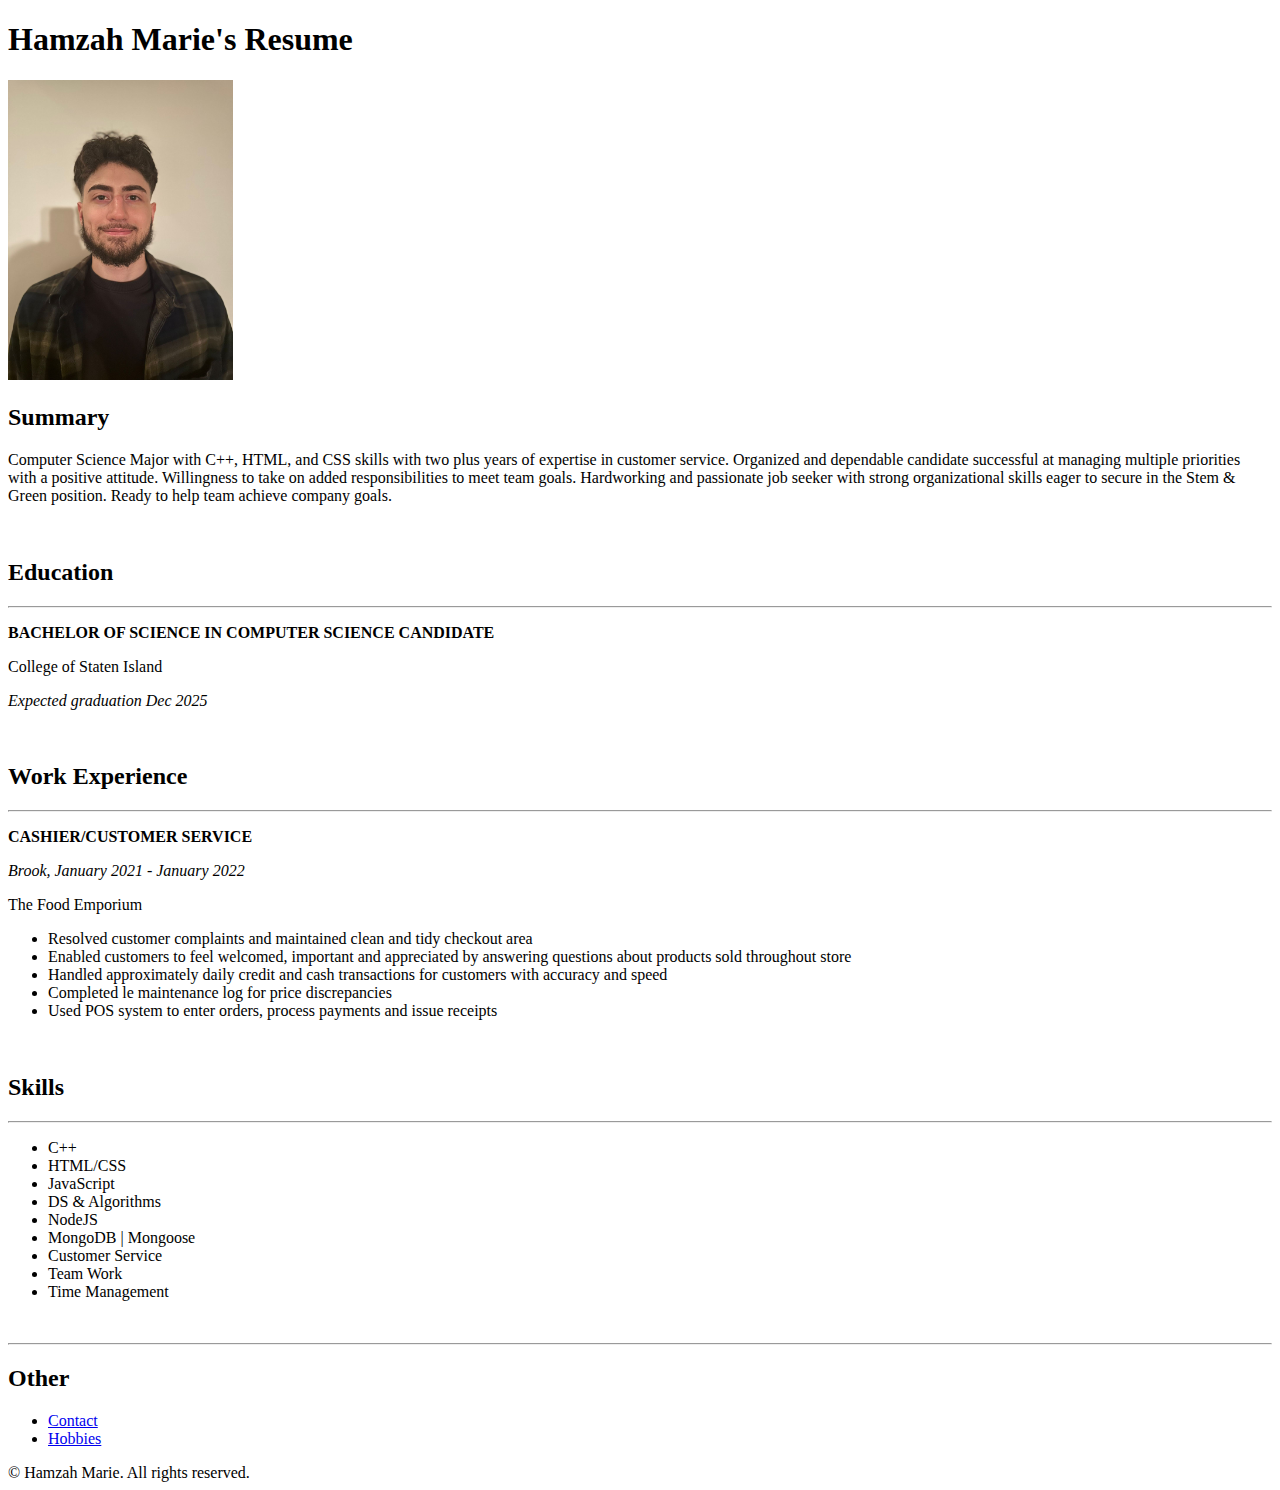
==== index.html @ ee740bc2 "Add files via upload" ====
<!DOCTYPE html>
<html lang="en">
<head>
  <meta charset="UTF-8">
  <meta name="viewport" content="width=device-width, initial-scale=1.0">
  <title>My Resume</title>
</head>
<body>
  <h1>Hamzah Marie's Resume</h1>
  <img src="./assets/images/profile.png" height="300"/>

  <h2>Summary</h2>
  <p>Computer Science Major with C++, HTML, and CSS skills with two plus years of expertise in customer service. Organized and
    dependable candidate successful at managing multiple priorities with a positive attitude. Willingness to take on added
    responsibilities to meet team goals. Hardworking and passionate job seeker with strong organizational skills eager to secure in
    the Stem & Green position. Ready to help team achieve company goals.</p>
  <br>
  <h2>Education</h2>
  <hr/>
  <p><strong>BACHELOR OF SCIENCE IN COMPUTER SCIENCE CANDIDATE</strong></p>
  <p>College of Staten Island</p>
  <p><i>Expected graduation Dec 2025</i></p>
  <br>
  <h2>Work Experience</h2>
  <hr/>

  <p><strong>CASHIER/CUSTOMER SERVICE</strong></p>
  <p><i>Brook, January 2021 - January 2022</i></p>
  <p>The Food Emporium</p>
  <ul>
    <li>Resolved customer complaints and maintained clean and tidy checkout area</li>
    <li>Enabled customers to feel welcomed, important and appreciated by answering questions about products sold
      throughout store</li>
    <li>Handled approximately daily credit and cash transactions for customers with accuracy and speed</li>
    <li>Completed le maintenance log for price discrepancies</li>
    <li>Used POS system to enter orders, process payments and issue receipts</li>
  </ul>
  <br>

  <h2>Skills</h2>
  <hr/>
  <ul>
    <li>C++</li>
    <li>HTML/CSS</li>
    <li>JavaScript</li>
    <li>DS & Algorithms</li>
    <li>NodeJS</li>
    <li>MongoDB | Mongoose</li>
    <li>Customer Service</li>
    <li>Team Work</li>
    <li>Time Management</li>
  </ul>
  <br/>

  <hr/>
  <h2>Other</h2>
  <ul>
    <li><a href="./public/contact.html">Contact</a></li>
    <li><a href="./public/hobbies.html">Hobbies</a></li>
  </ul>

  <footer>&copy Hamzah Marie. All rights reserved.</footer>

</body>
</html>
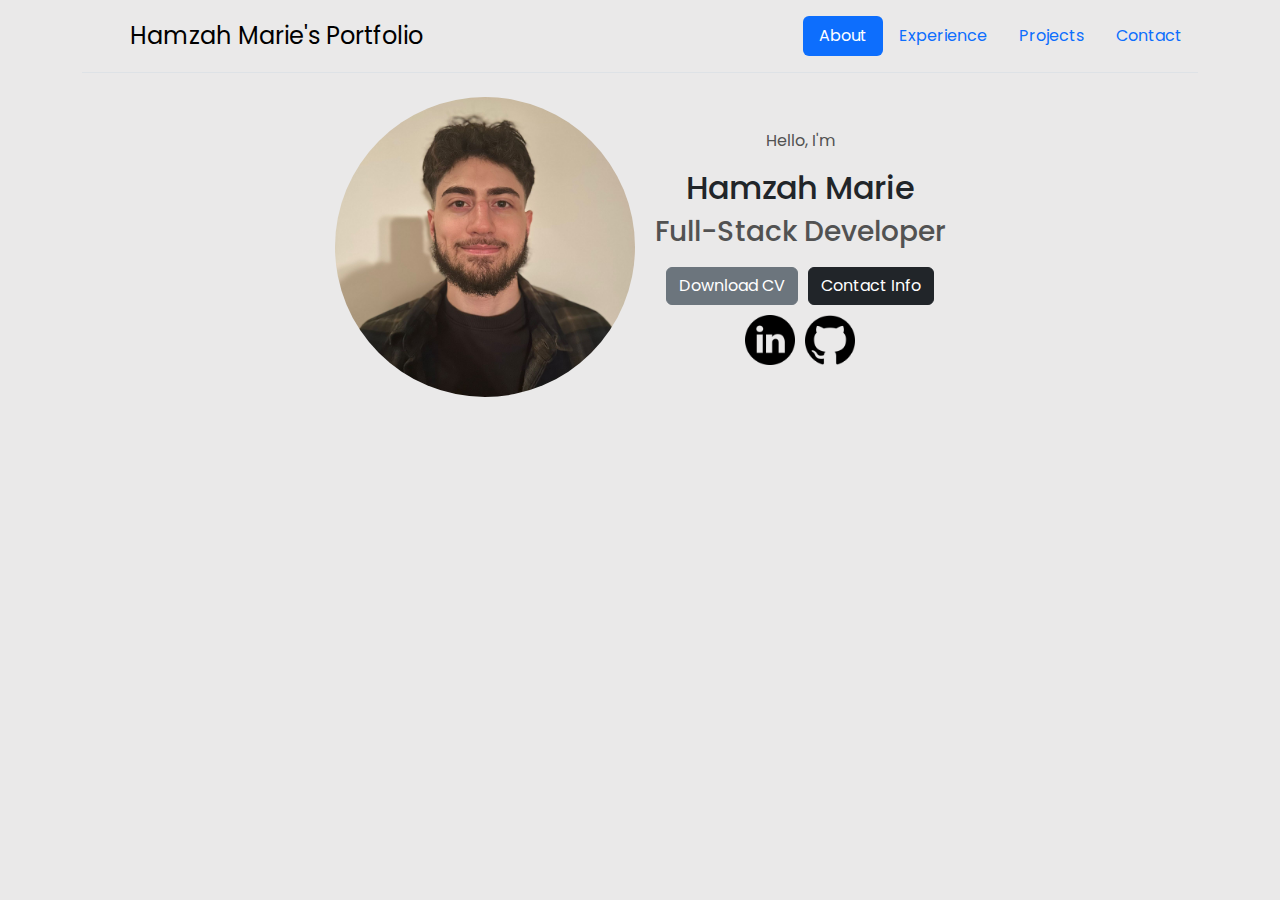
==== commit 54ef4c8c: "Restart Resume Page and turn it to portfolio page, add navbar using bootstrap,add a small intro to t" ====
--- a/index.html
+++ b/index.html
@@ -3,63 +3,54 @@
 <head>
   <meta charset="UTF-8">
   <meta name="viewport" content="width=device-width, initial-scale=1.0">
+  <link href="https://cdn.jsdelivr.net/npm/bootstrap@5.3.3/dist/css/bootstrap.min.css" rel="stylesheet" integrity="sha384-QWTKZyjpPEjISv5WaRU9OFeRpok6YctnYmDr5pNlyT2bRjXh0JMhjY6hW+ALEwIH" crossorigin="anonymous">
+  <link rel="stylesheet" href="assets/styles/main.css">
   <title>My Resume</title>
 </head>
 <body>
-  <h1>Hamzah Marie's Resume</h1>
-  <img src="./assets/images/profile.png" height="300"/>
+  <div class="container">
+    <header class="d-flex flex-wrap justify-content-center py-3 mb-4 border-bottom">
+      <a href="/" class="d-flex align-items-center mb-3 mb-md-0 me-md-auto link-body-emphasis text-decoration-none">
+        <svg class="bi me-2" width="40" height="32"><use xlink:href="#bootstrap"></use></svg>
+        <span class="fs-4">Hamzah Marie's Portfolio</span>
+      </a>
 
-  <h2>Summary</h2>
-  <p>Computer Science Major with C++, HTML, and CSS skills with two plus years of expertise in customer service. Organized and
-    dependable candidate successful at managing multiple priorities with a positive attitude. Willingness to take on added
-    responsibilities to meet team goals. Hardworking and passionate job seeker with strong organizational skills eager to secure in
-    the Stem & Green position. Ready to help team achieve company goals.</p>
-  <br>
-  <h2>Education</h2>
-  <hr/>
-  <p><strong>BACHELOR OF SCIENCE IN COMPUTER SCIENCE CANDIDATE</strong></p>
-  <p>College of Staten Island</p>
-  <p><i>Expected graduation Dec 2025</i></p>
-  <br>
-  <h2>Work Experience</h2>
-  <hr/>
+      <ul class="nav nav-pills">
+        <li class="nav-item"><a href="#about" class="nav-link active">About</a></li>
+        <li class="nav-item"><a href="#experience" class="nav-link">Experience</a></li>
+        <li class="nav-item"><a href="#projects" class="nav-link">Projects</a></li>
+        <li class="nav-item"><a href="#contact" class="nav-link">Contact</a></li>
+      </ul>
+    </header>
+  </div>
 
-  <p><strong>CASHIER/CUSTOMER SERVICE</strong></p>
-  <p><i>Brook, January 2021 - January 2022</i></p>
-  <p>The Food Emporium</p>
-  <ul>
-    <li>Resolved customer complaints and maintained clean and tidy checkout area</li>
-    <li>Enabled customers to feel welcomed, important and appreciated by answering questions about products sold
-      throughout store</li>
-    <li>Handled approximately daily credit and cash transactions for customers with accuracy and speed</li>
-    <li>Completed le maintenance log for price discrepancies</li>
-    <li>Used POS system to enter orders, process payments and issue receipts</li>
-  </ul>
-  <br>
 
-  <h2>Skills</h2>
-  <hr/>
-  <ul>
-    <li>C++</li>
-    <li>HTML/CSS</li>
-    <li>JavaScript</li>
-    <li>DS & Algorithms</li>
-    <li>NodeJS</li>
-    <li>MongoDB | Mongoose</li>
-    <li>Customer Service</li>
-    <li>Team Work</li>
-    <li>Time Management</li>
-  </ul>
-  <br/>
+ 
+ 
+  <div id="socials-container">
+    <div>
+      <img src="assets/images/profile.png" alt="profile-picture" class="profile-img">
+    </div>
+    <div id="socials-text">
+      <p>Hello, I'm</p>
+      <h2>Hamzah Marie</h2>
+      <h3>Full-Stack Developer</h3>
+      <div class="socials-buttons">
+      <button id="download-cv-btn" class="btn btn-secondary">Download CV</button>
+      <button id="contact-info-btn" class="btn btn-dark">Contact Info</button>
+    </div>
+    <div class="socials-buttons">
+      <a href="https://www.linkedin.com/in/hamzah-marie-4270621b5/" target="_blank"><img src="assets/images/linkedin.png"  alt="linkedin-icon" ></a>
+      <a href="https://github.com/HamzahM03" target="_blank"><img src="assets/images/github.png" alt="github-icon"></a>
+    </div>
+    </div>
+  </div>
 
-  <hr/>
-  <h2>Other</h2>
-  <ul>
-    <li><a href="./public/contact.html">Contact</a></li>
-    <li><a href="./public/hobbies.html">Hobbies</a></li>
-  </ul>
 
-  <footer>&copy Hamzah Marie. All rights reserved.</footer>
 
+
+  
+
+  <script src="https://cdn.jsdelivr.net/npm/bootstrap@5.3.3/dist/js/bootstrap.bundle.min.js" integrity="sha384-YvpcrYf0tY3lHB60NNkmXc5s9fDVZLESaAA55NDzOxhy9GkcIdslK1eN7N6jIeHz" crossorigin="anonymous"></script>  
 </body>
 </html>--- a/assets/styles/main.css
+++ b/assets/styles/main.css
@@ -0,0 +1,68 @@
+@import url('https://fonts.googleapis.com/css2?family=Poppins:ital,wght@0,100;0,200;0,300;0,400;0,500;0,600;0,700;0,800;0,900;1,100;1,200;1,300;1,400;1,500;1,600;1,700;1,800;1,900&display=swap');
+
+
+*{
+  padding:0;
+  margin:0;
+  font-family: "Poppins",sans-serif;
+}
+
+body{
+  background-color: rgb(234, 233, 233);
+  scroll-behavior: smooth;
+}
+
+
+
+
+/*SOCIALS CONTAINER */
+
+#socials-container{
+  display: flex;
+  flex-direction: row;
+  justify-content: center;
+  align-items: center;
+
+}
+
+
+
+.profile-img {
+  width: 300px; /* Adjust as needed */
+  height: 300px; /* Make sure height equals width */
+  object-fit: cover; /* Ensures the image covers the area without stretching */
+  border-radius: 50%; /* Makes the image circular */
+  margin-right:20px;
+}
+
+#socials-text {
+  display: flex;
+  flex-direction: column;
+  align-items: center;       /* Center text horizontally */
+  justify-content: center;   /* Center text vertically */
+  height: 100%;              /* Allow the container to stretch */
+}
+
+
+#socials-text h3,p{
+  color:rgb(82, 82, 82);
+}
+
+
+.socials-buttons{
+  display: flex;
+  flex-direction: row;
+  gap:10px;
+  margin-top:10px;
+}
+
+#contact-info-btn{
+  
+}
+
+.socials-buttons img{
+  width:50px;
+  height:50px;
+
+  
+}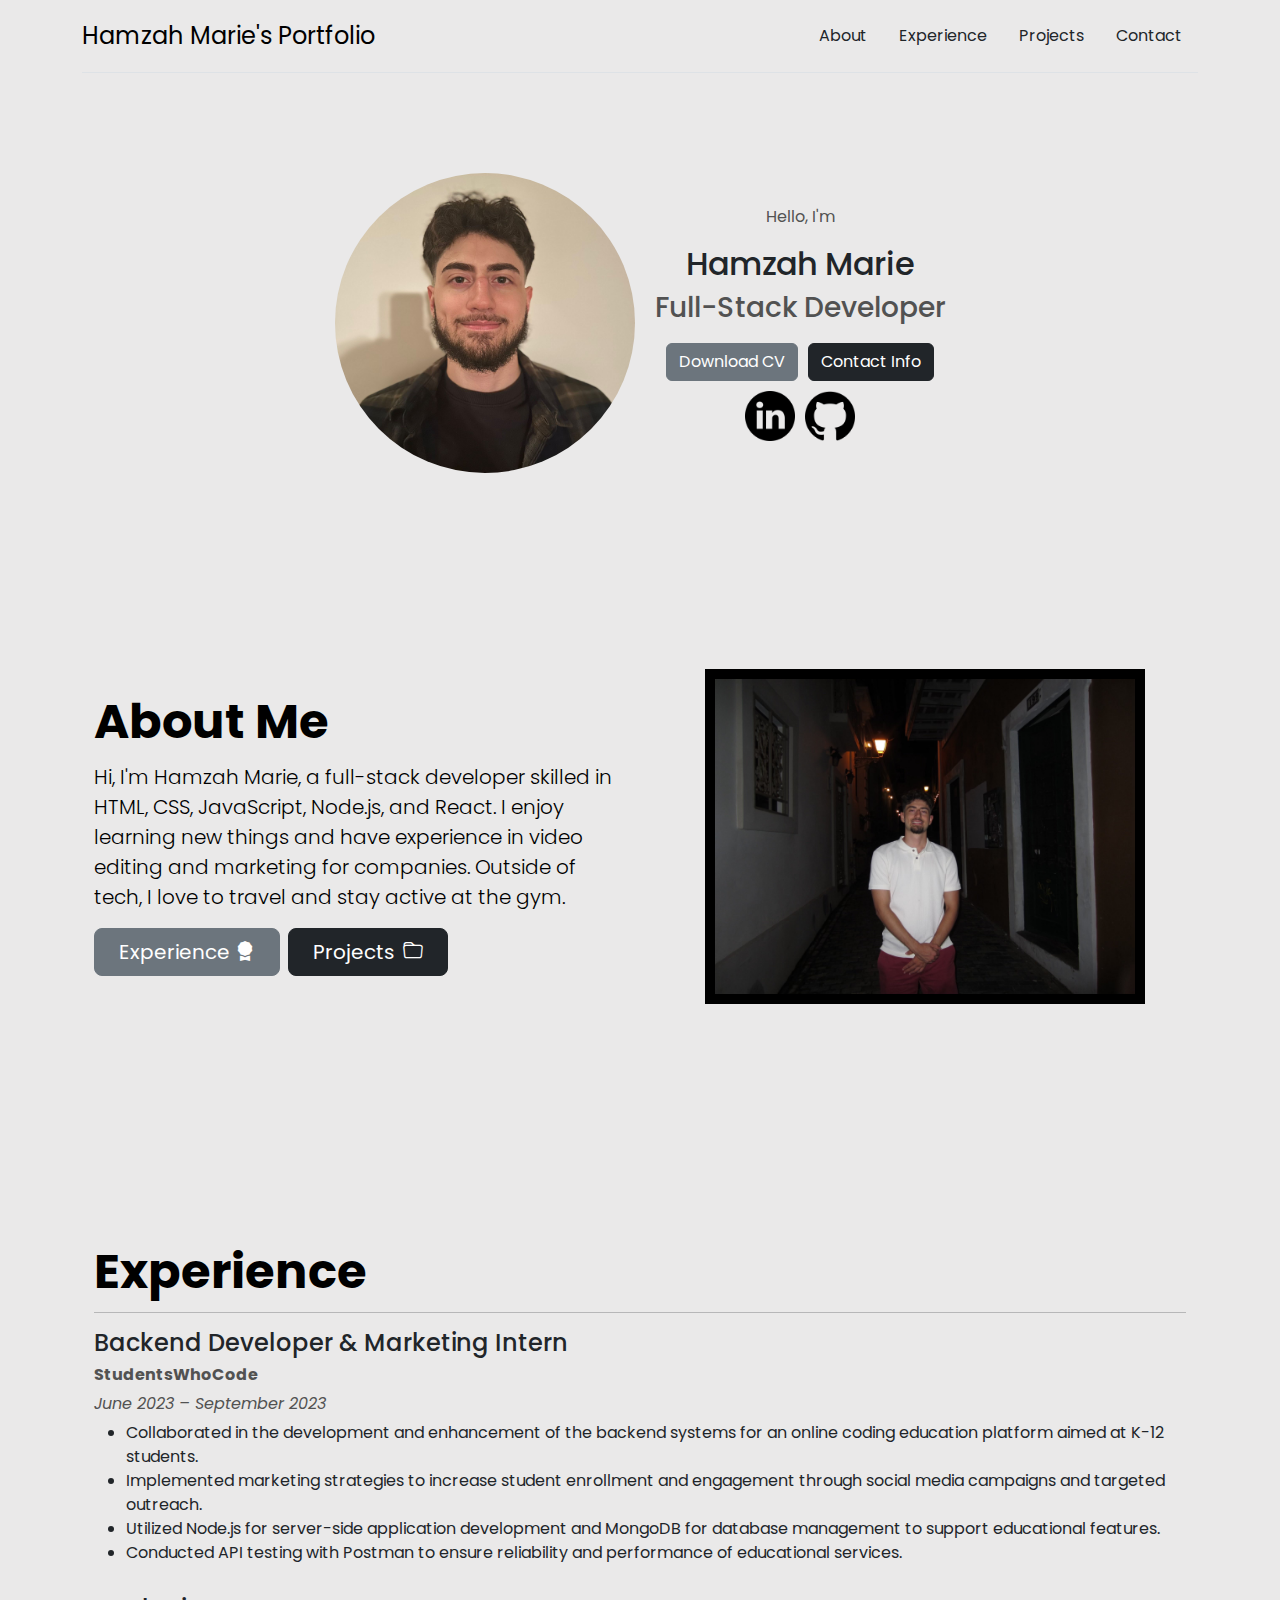
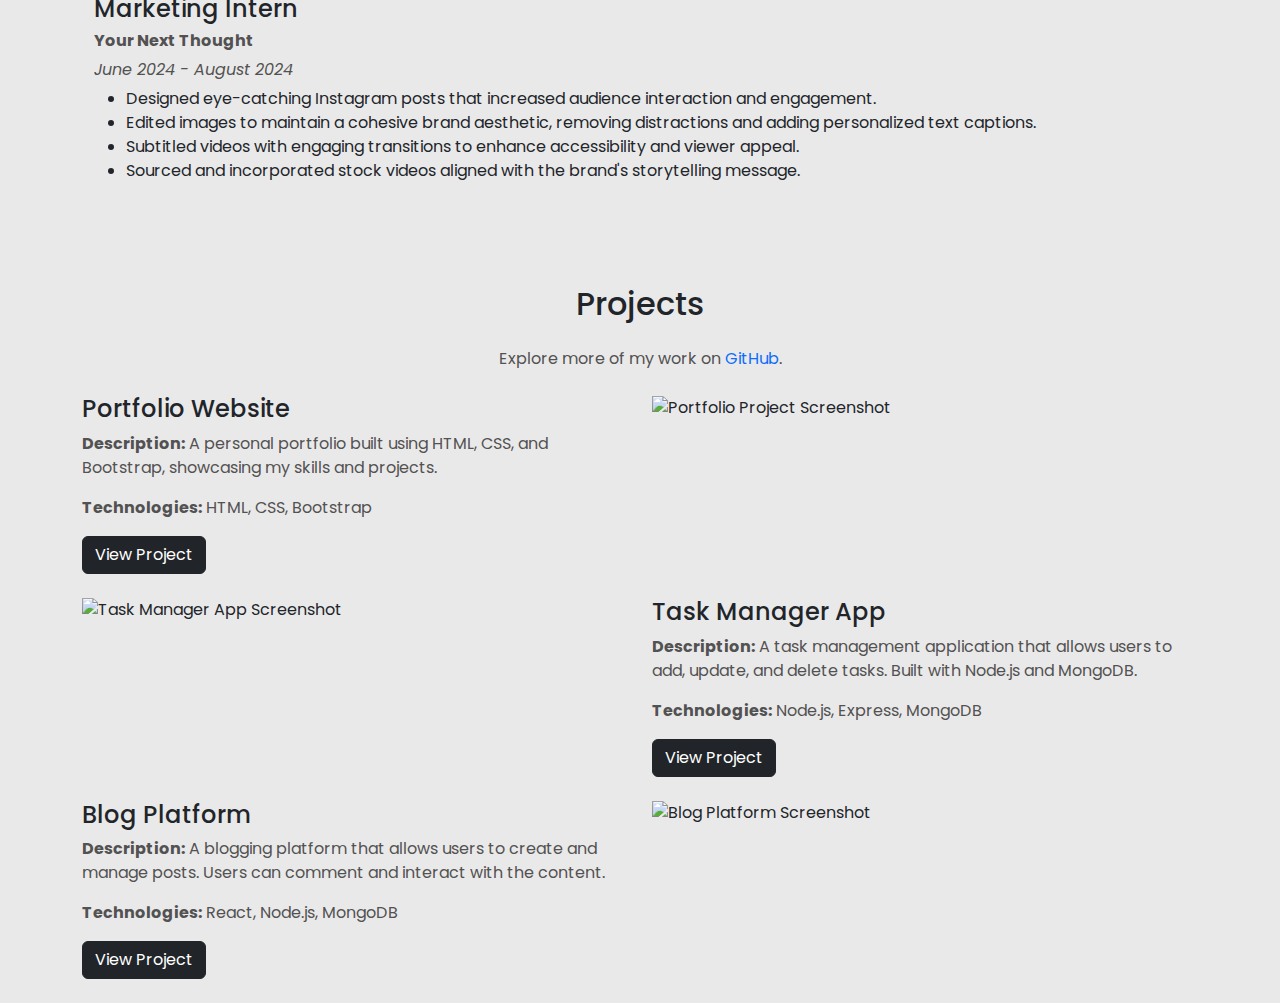
==== commit d6cff2fd: "add about section to page" ====
--- a/index.html
+++ b/index.html
@@ -4,22 +4,27 @@
   <meta charset="UTF-8">
   <meta name="viewport" content="width=device-width, initial-scale=1.0">
   <link href="https://cdn.jsdelivr.net/npm/bootstrap@5.3.3/dist/css/bootstrap.min.css" rel="stylesheet" integrity="sha384-QWTKZyjpPEjISv5WaRU9OFeRpok6YctnYmDr5pNlyT2bRjXh0JMhjY6hW+ALEwIH" crossorigin="anonymous">
-  <link rel="stylesheet" href="assets/styles/main.css">
+  
+  <!-- Bootstrap Icons CDN -->
+<link rel="stylesheet" href="https://cdn.jsdelivr.net/npm/bootstrap-icons@1.5.0/font/bootstrap-icons.css">
+
+<!--My Stylesheet-->
+<link rel="stylesheet" href="assets/styles/main.css">
   <title>My Resume</title>
 </head>
 <body>
-  <div class="container">
+
+  <div class="container" >
     <header class="d-flex flex-wrap justify-content-center py-3 mb-4 border-bottom">
-      <a href="/" class="d-flex align-items-center mb-3 mb-md-0 me-md-auto link-body-emphasis text-decoration-none">
-        <svg class="bi me-2" width="40" height="32"><use xlink:href="#bootstrap"></use></svg>
+      <a class="d-flex align-items-center mb-3 mb-md-0 me-md-auto link-body-emphasis text-decoration-none" id="text-logo">
         <span class="fs-4">Hamzah Marie's Portfolio</span>
       </a>
 
       <ul class="nav nav-pills">
-        <li class="nav-item"><a href="#about" class="nav-link active">About</a></li>
-        <li class="nav-item"><a href="#experience" class="nav-link">Experience</a></li>
-        <li class="nav-item"><a href="#projects" class="nav-link">Projects</a></li>
-        <li class="nav-item"><a href="#contact" class="nav-link">Contact</a></li>
+        <li class="nav-item"><a href="#about" class="nav-link text-dark">About</a></li>
+        <li class="nav-item"><a href="#experience" class="nav-link text-dark">Experience</a></li>
+        <li class="nav-item"><a href="#projects" class="nav-link text-dark">Projects</a></li>
+        <li class="nav-item"><a href="#contact" class="nav-link text-dark">Contact</a></li>
       </ul>
     </header>
   </div>
@@ -47,9 +52,116 @@
   </div>
 
 
+  <section id="about">
+    <div class="container col-xxl-8 px-4 py-5">
+      <div class="row flex-lg-row-reverse align-items-center g-5 py-5">
+        <div class="col-10 col-sm-8 col-lg-6">
+          <img src="assets/images/about-img.jpg" class="d-block mx-lg-auto img-fluid" alt="Bootstrap Themes" width="440" height="300" loading="lazy" id="about-img">
+        </div>
+        <div class="col-lg-6">
+          <h1 class="display-5 fw-bold text-body-emphasis lh-1 mb-3">About Me</h1>
+          <p class="lead" id="about-paragraph">Hi, I'm Hamzah Marie, a full-stack developer skilled in HTML, CSS, JavaScript, Node.js, and React. I enjoy learning new things and have experience in video editing and marketing for companies. Outside of tech, I love to travel and stay active at the gym.</p>
+          <div class="d-grid gap-2 d-md-flex justify-content-md-start">
+            <a href="#experience"><button type="button" class="btn btn-secondary btn-lg px-4">Experience
+              <i class="bi bi-award-fill"></i>
+            </button></a>
 
+            <a href="#projects"><button type="button" class="btn btn-dark btn-lg px-4 me-md-2" > Projects<i class="bi bi-folder ms-2"></i>
+    
+            </button></a>
+          </div>
+        </div>
+      </div>
+    </div>
+  </section>
+
+  <section id="experience">
+    <div class="container col-xxl-8 px-4 py-5">
+      <h1 class="display-5 fw-bold text-body-emphasis lh-1 mb-3">Experience</h1><hr>
+      
+  
+      <div class="experience-item">
+        <h4>Backend Developer & Marketing Intern</h4>
+        <p><strong>StudentsWhoCode</strong></p>
+        <p><em>June 2023 – September 2023</em></p>
+        <ul>
+          <li>Collaborated in the development and enhancement of the backend systems for an online coding education platform aimed at K-12 students.</li>
+
+          <li>Implemented marketing strategies to increase student enrollment and engagement through social media campaigns and targeted outreach.</li>
+
+          <li>Utilized Node.js for server-side application development and MongoDB for database management to support educational features.</li>
+
+          <li>Conducted API testing with Postman to ensure reliability and performance of educational services.</li>
+          
+        </ul>
+      </div>
+      
+      <div class="experience-item">
+        <h4>Marketing Intern</h4>
+        <p><strong>Your Next Thought</strong></p>
+        <p><em>June 2024 - August 2024</em></p> 
+        <ul>
+            <li>Designed eye-catching Instagram posts that increased audience interaction and engagement.</li>
+            <li>Edited images to maintain a cohesive brand aesthetic, removing distractions and adding personalized text captions.</li>
+            <li>Subtitled videos with engaging transitions to enhance accessibility and viewer appeal.</li>
+            <li>Sourced and incorporated stock videos aligned with the brand's storytelling message.</li>
+        </ul>
+    </div>
+  </section>
+
+  <div class="container">
+    <section id="projects">
+      <h2 class="text-center my-4">Projects</h2>
+      
+      <!-- GitHub Profile Link -->
+      <p class="text-center">Explore more of my work on <a href="https://github.com/HamzahM03" target="_blank" class="text-decoration-none">GitHub</a>.</p>
+  
+      <!-- Project 1 -->
+      <div class="row project-item my-4">
+        <div class="col-lg-6">
+          <h4>Portfolio Website</h4>
+          <p><strong>Description:</strong> A personal portfolio built using HTML, CSS, and Bootstrap, showcasing my skills and projects.</p>
+          <p><strong>Technologies:</strong> HTML, CSS, Bootstrap</p>
+          <a href="https://link-to-your-project.com" target="_blank" class="btn btn-dark">View Project</a>
+        </div>
+        <div class="col-lg-6">
+          <img src="assets/images/project1.png" alt="Portfolio Project Screenshot" class="img-fluid">
+        </div>
+      </div>
+  
+      <!-- Project 2 -->
+      <div class="row project-item my-4">
+        <div class="col-lg-6 order-lg-2">
+          <h4>Task Manager App</h4>
+          <p><strong>Description:</strong> A task management application that allows users to add, update, and delete tasks. Built with Node.js and MongoDB.</p>
+          <p><strong>Technologies:</strong> Node.js, Express, MongoDB</p>
+          <a href="https://link-to-your-project.com" target="_blank" class="btn btn-dark">View Project</a>
+        </div>
+        <div class="col-lg-6 order-lg-1">
+          <img src="assets/images/project2.png" alt="Task Manager App Screenshot" class="img-fluid">
+        </div>
+      </div>
+  
+      <!-- Project 3 -->
+      <div class="row project-item my-4">
+        <div class="col-lg-6">
+          <h4>Blog Platform</h4>
+          <p><strong>Description:</strong> A blogging platform that allows users to create and manage posts. Users can comment and interact with the content.</p>
+          <p><strong>Technologies:</strong> React, Node.js, MongoDB</p>
+          <a href="https://link-to-your-project.com" target="_blank" class="btn btn-dark">View Project</a>
+        </div>
+        <div class="col-lg-6">
+          <img src="assets/images/project3.png" alt="Blog Platform Screenshot" class="img-fluid">
+        </div>
+      </div>
+  
+    </section>
+  </div>
+  
 
   
+
+ 
 
   <script src="https://cdn.jsdelivr.net/npm/bootstrap@5.3.3/dist/js/bootstrap.bundle.min.js" integrity="sha384-YvpcrYf0tY3lHB60NNkmXc5s9fDVZLESaAA55NDzOxhy9GkcIdslK1eN7N6jIeHz" crossorigin="anonymous"></script>  
 </body>
--- a/assets/styles/main.css
+++ b/assets/styles/main.css
@@ -12,7 +12,40 @@
   scroll-behavior: smooth;
 }
 
+/*Intro Section*/
 
+#home-section{
+  margin-top:50px;
+}
+
+#about{
+  margin-top:100px;
+}
+
+#text-logo{
+  cursor: default;
+
+}
+
+
+
+.nav .nav-link:hover{
+  color:grey !important;
+  text-decoration: underline;
+  text-underline-offset: 10px;
+}
+
+/* Remove hover effect from the logo's anchor tag */
+.container #text-logo a:hover {
+  color: inherit !important; /* Ensure it keeps the original color */
+  text-decoration: none !important; /* No underline on hover */
+}
+
+
+#text-logo:hover {
+  color: inherit !important; /* Keep the color the same on hover */
+  text-decoration: none !important; /* Prevent underline */
+}
 
 
 /*SOCIALS CONTAINER */
@@ -22,9 +55,9 @@
   flex-direction: row;
   justify-content: center;
   align-items: center;
+  margin-top:100px;
 
 }
-
 
 
 .profile-img {
@@ -56,13 +89,41 @@
   margin-top:10px;
 }
 
-#contact-info-btn{
-  
-}
+
 
 .socials-buttons img{
   width:50px;
   height:50px;
 
   
-}+}
+
+/*ABOUT PAGE*/
+
+#about-paragraph{
+  color:black
+}
+
+#about-img{
+  border:10px solid black;
+}
+
+
+
+/* EXPERIENCE SECTION STYLES */
+#experience {
+  margin-top: 100px;
+}
+
+.experience-item {
+  margin-bottom: 30px; /* Space between experience items */
+}
+
+.experience-item h4 {
+  font-size: 1.5rem; /* Adjust the size as needed */
+  margin-bottom: 5px;
+}
+
+.experience-item p {
+  margin-bottom: 5px; /* Space below paragraphs */
+}
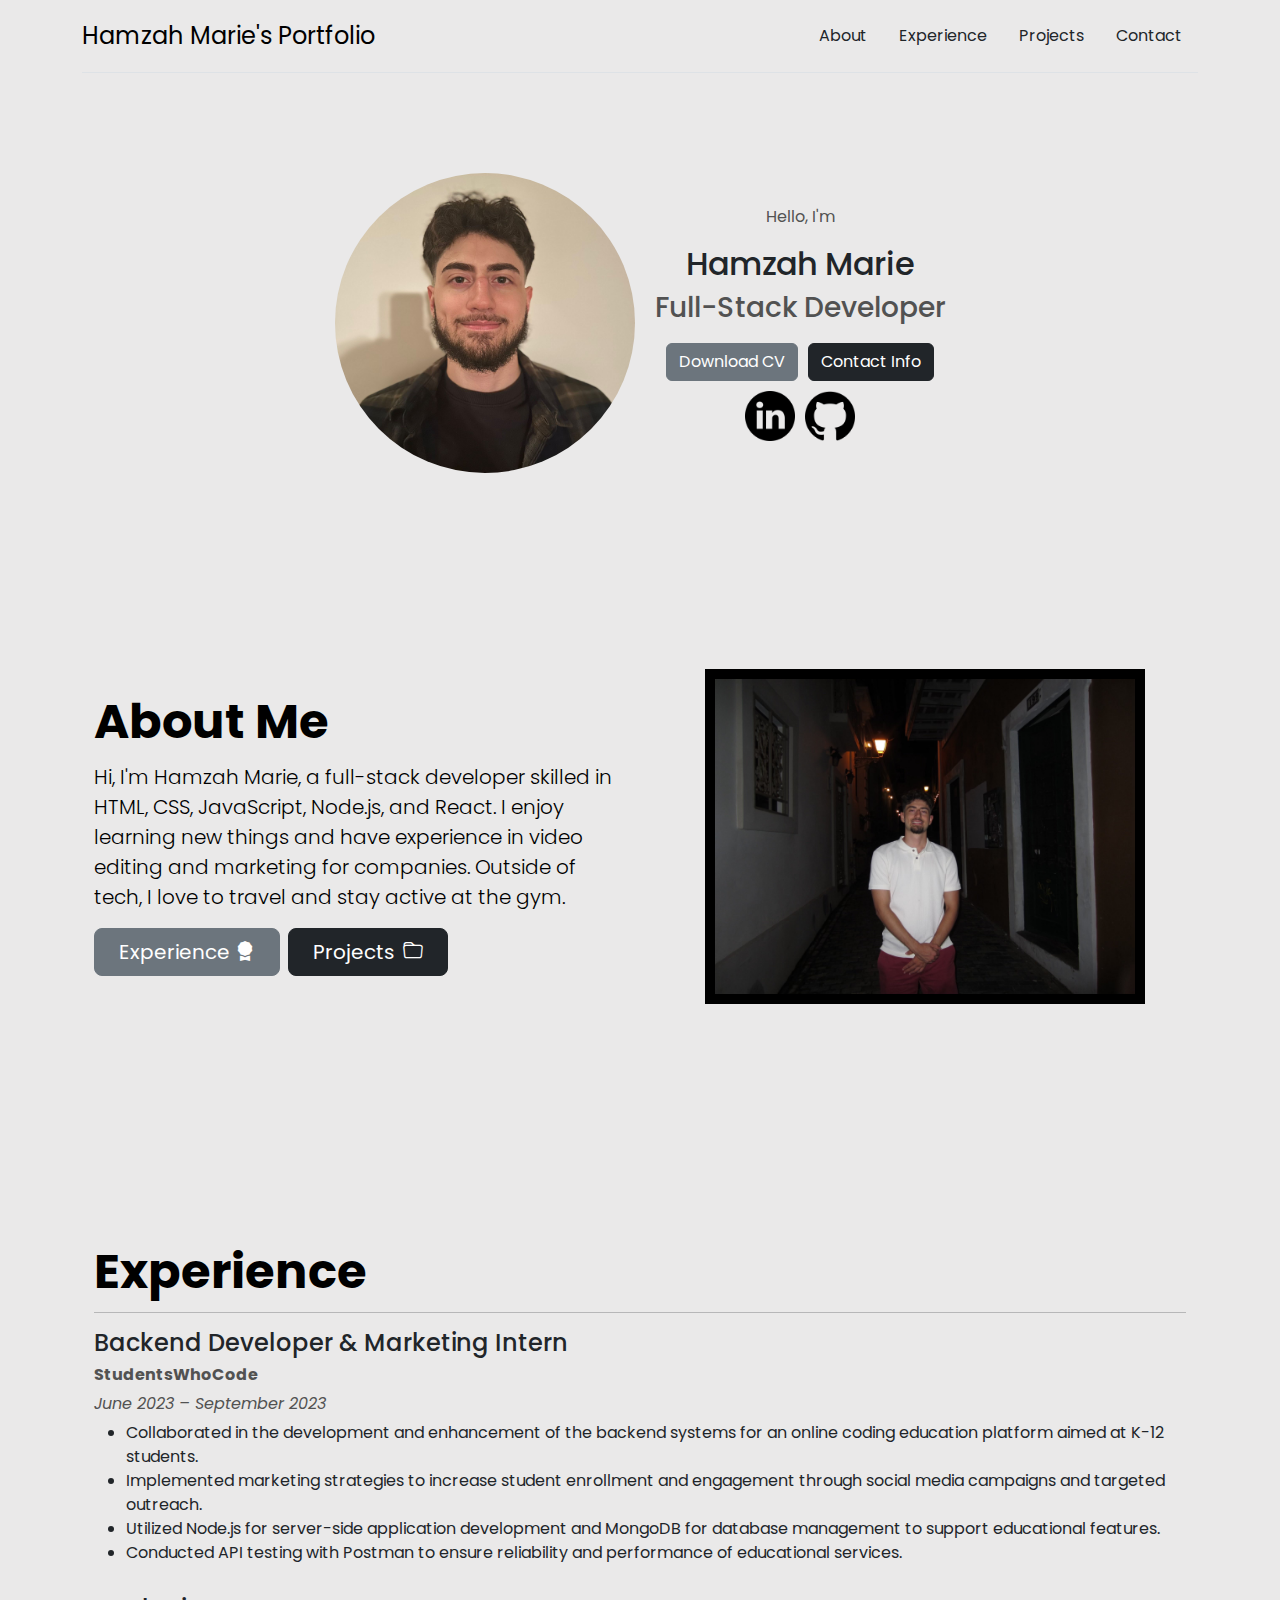
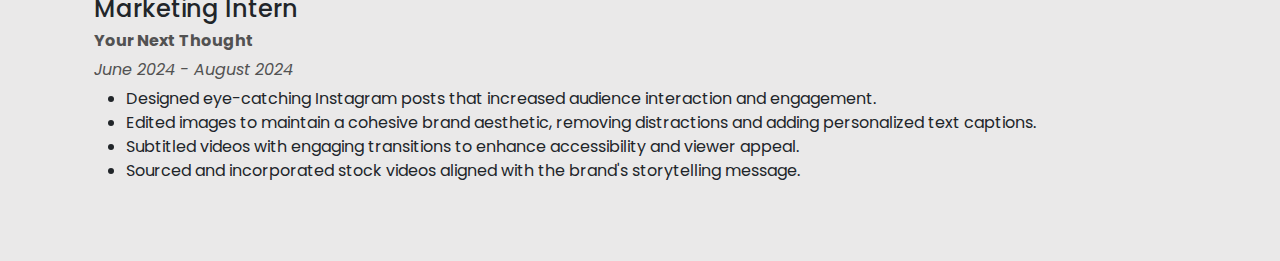
==== commit 26e3e80e: "Add experience section to page" ====
--- a/index.html
+++ b/index.html
@@ -75,6 +75,7 @@
     </div>
   </section>
 
+ 
   <section id="experience">
     <div class="container col-xxl-8 px-4 py-5">
       <h1 class="display-5 fw-bold text-body-emphasis lh-1 mb-3">Experience</h1><hr>
@@ -109,54 +110,6 @@
     </div>
   </section>
 
-  <div class="container">
-    <section id="projects">
-      <h2 class="text-center my-4">Projects</h2>
-      
-      <!-- GitHub Profile Link -->
-      <p class="text-center">Explore more of my work on <a href="https://github.com/HamzahM03" target="_blank" class="text-decoration-none">GitHub</a>.</p>
-  
-      <!-- Project 1 -->
-      <div class="row project-item my-4">
-        <div class="col-lg-6">
-          <h4>Portfolio Website</h4>
-          <p><strong>Description:</strong> A personal portfolio built using HTML, CSS, and Bootstrap, showcasing my skills and projects.</p>
-          <p><strong>Technologies:</strong> HTML, CSS, Bootstrap</p>
-          <a href="https://link-to-your-project.com" target="_blank" class="btn btn-dark">View Project</a>
-        </div>
-        <div class="col-lg-6">
-          <img src="assets/images/project1.png" alt="Portfolio Project Screenshot" class="img-fluid">
-        </div>
-      </div>
-  
-      <!-- Project 2 -->
-      <div class="row project-item my-4">
-        <div class="col-lg-6 order-lg-2">
-          <h4>Task Manager App</h4>
-          <p><strong>Description:</strong> A task management application that allows users to add, update, and delete tasks. Built with Node.js and MongoDB.</p>
-          <p><strong>Technologies:</strong> Node.js, Express, MongoDB</p>
-          <a href="https://link-to-your-project.com" target="_blank" class="btn btn-dark">View Project</a>
-        </div>
-        <div class="col-lg-6 order-lg-1">
-          <img src="assets/images/project2.png" alt="Task Manager App Screenshot" class="img-fluid">
-        </div>
-      </div>
-  
-      <!-- Project 3 -->
-      <div class="row project-item my-4">
-        <div class="col-lg-6">
-          <h4>Blog Platform</h4>
-          <p><strong>Description:</strong> A blogging platform that allows users to create and manage posts. Users can comment and interact with the content.</p>
-          <p><strong>Technologies:</strong> React, Node.js, MongoDB</p>
-          <a href="https://link-to-your-project.com" target="_blank" class="btn btn-dark">View Project</a>
-        </div>
-        <div class="col-lg-6">
-          <img src="assets/images/project3.png" alt="Blog Platform Screenshot" class="img-fluid">
-        </div>
-      </div>
-  
-    </section>
-  </div>
   
 
   
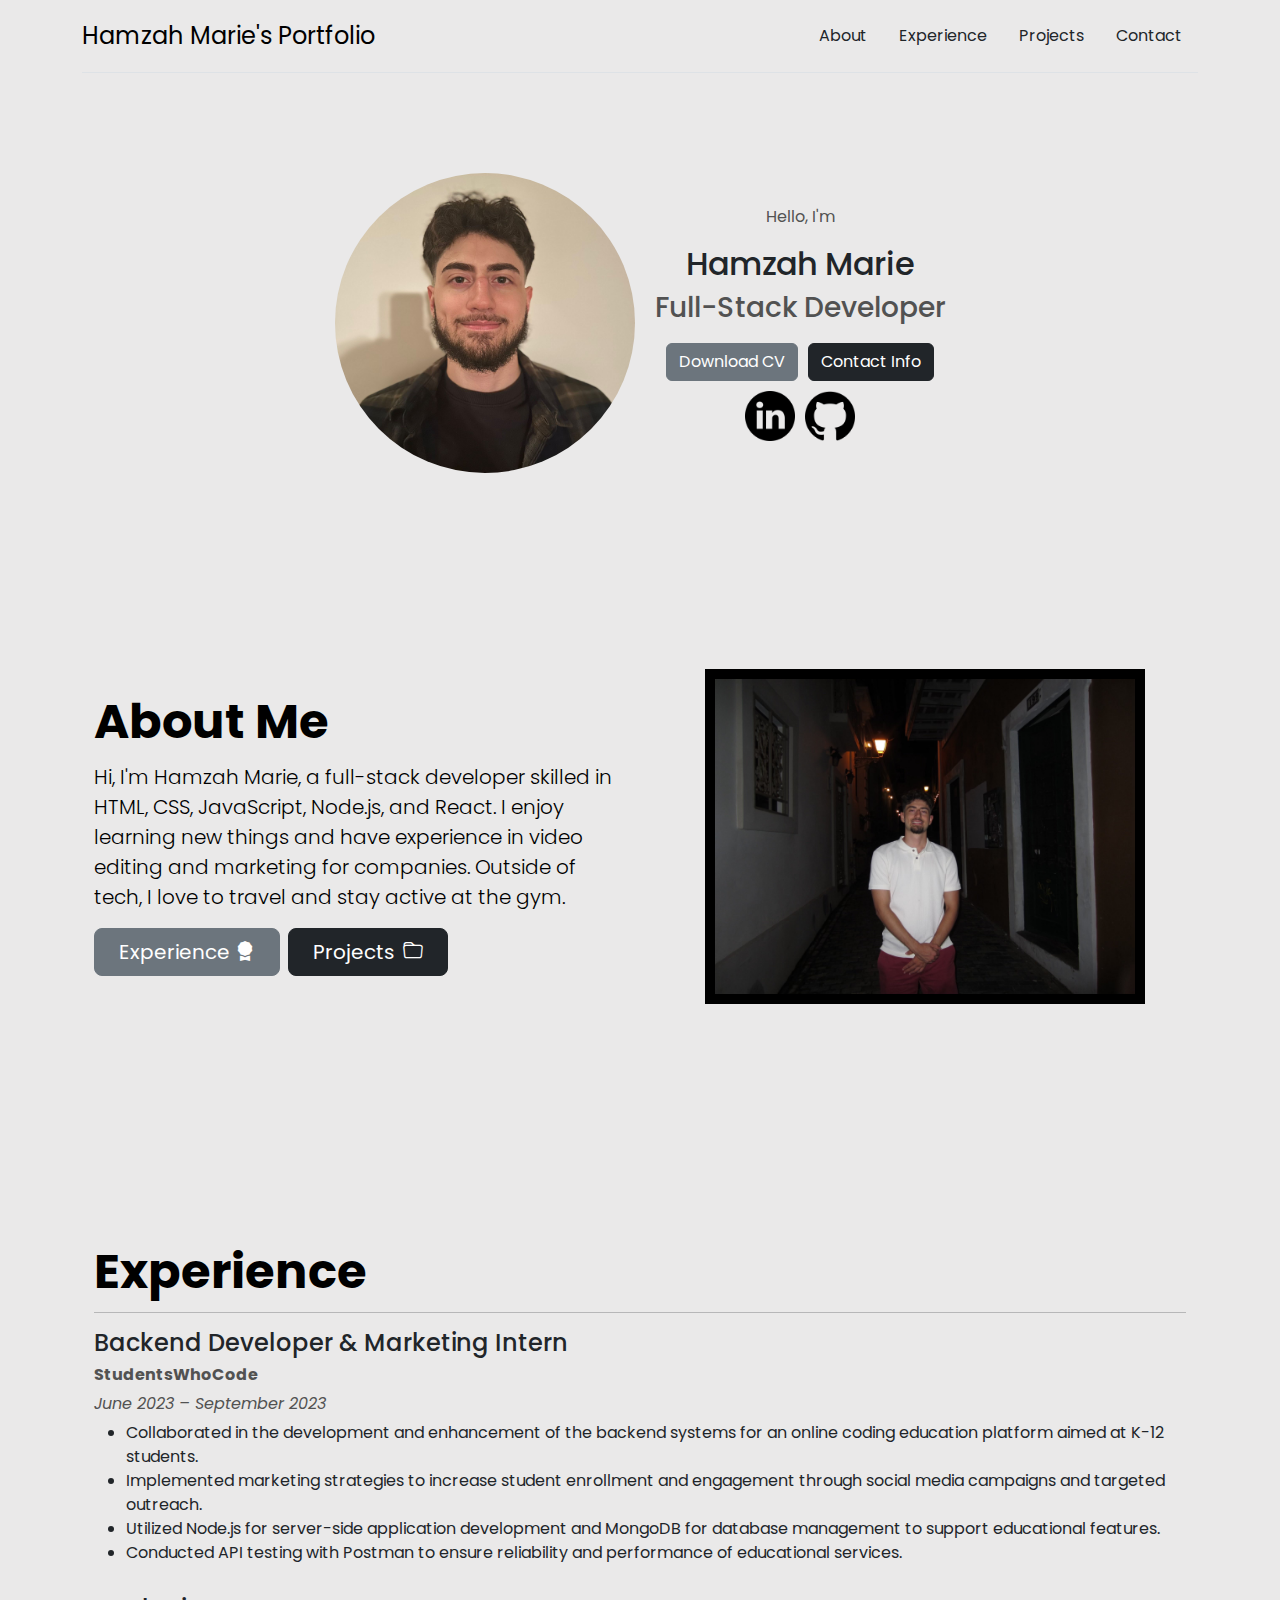
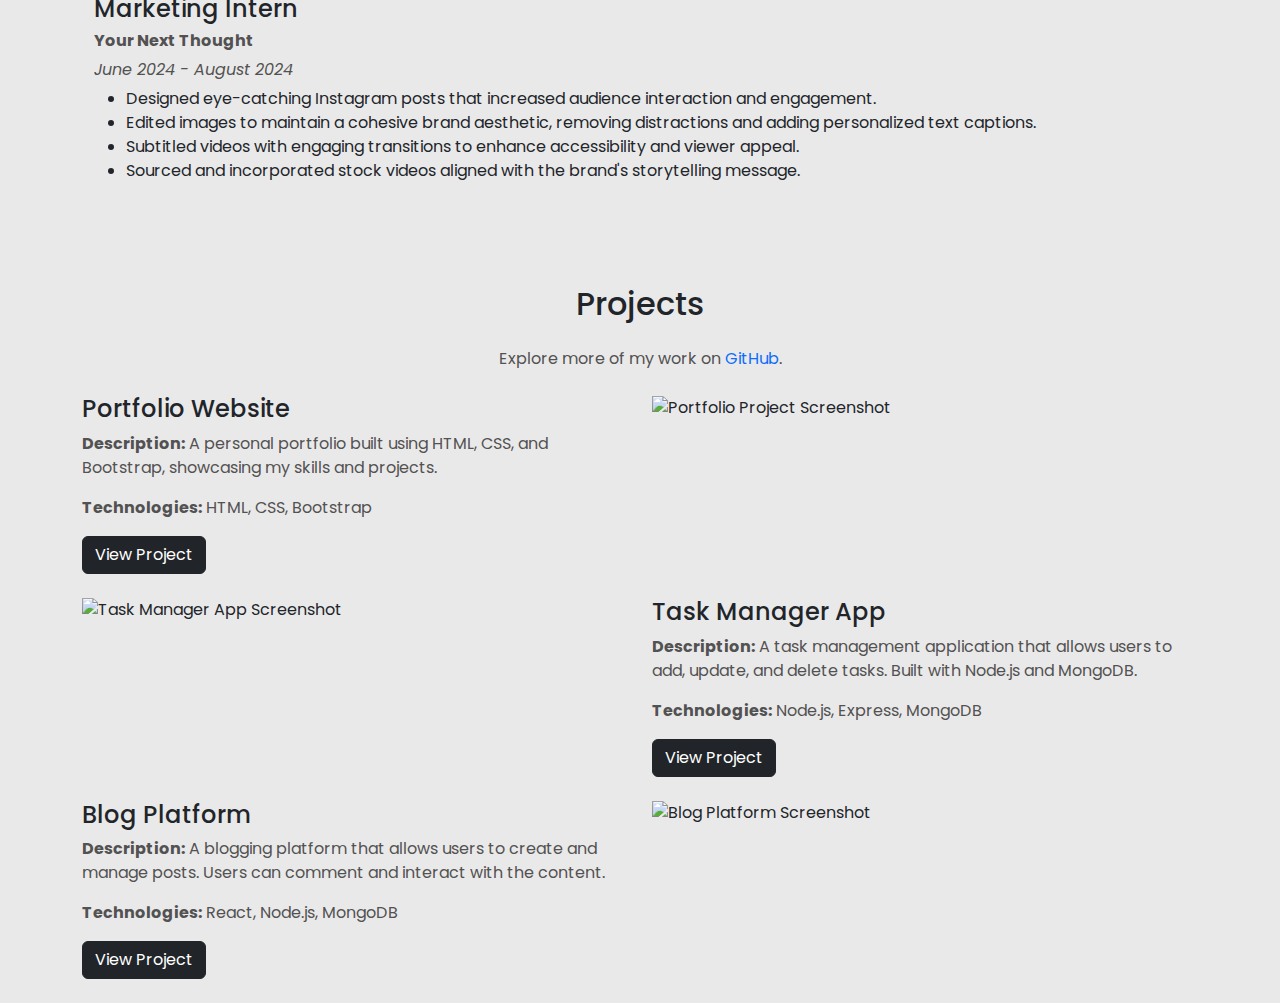
==== commit e45a9273: "add project-section, need to implement on it more" ====
--- a/index.html
+++ b/index.html
@@ -110,7 +110,54 @@
     </div>
   </section>
 
+  <div class="container">
+    <section id="projects">
+      <h2 class="text-center my-4">Projects</h2>
+      
+      <!-- GitHub Profile Link -->
+      <p class="text-center">Explore more of my work on <a href="https://github.com/HamzahM03" target="_blank" class="text-decoration-none">GitHub</a>.</p>
   
+      <!-- Project 1 -->
+      <div class="row project-item my-4">
+        <div class="col-lg-6">
+          <h4>Portfolio Website</h4>
+          <p><strong>Description:</strong> A personal portfolio built using HTML, CSS, and Bootstrap, showcasing my skills and projects.</p>
+          <p><strong>Technologies:</strong> HTML, CSS, Bootstrap</p>
+          <a href="https://link-to-your-project.com" target="_blank" class="btn btn-dark">View Project</a>
+        </div>
+        <div class="col-lg-6">
+          <img src="assets/images/project1.png" alt="Portfolio Project Screenshot" class="img-fluid">
+        </div>
+      </div>
+  
+      <!-- Project 2 -->
+      <div class="row project-item my-4">
+        <div class="col-lg-6 order-lg-2">
+          <h4>Task Manager App</h4>
+          <p><strong>Description:</strong> A task management application that allows users to add, update, and delete tasks. Built with Node.js and MongoDB.</p>
+          <p><strong>Technologies:</strong> Node.js, Express, MongoDB</p>
+          <a href="https://link-to-your-project.com" target="_blank" class="btn btn-dark">View Project</a>
+        </div>
+        <div class="col-lg-6 order-lg-1">
+          <img src="assets/images/project2.png" alt="Task Manager App Screenshot" class="img-fluid">
+        </div>
+      </div>
+  
+      <!-- Project 3 -->
+      <div class="row project-item my-4">
+        <div class="col-lg-6">
+          <h4>Blog Platform</h4>
+          <p><strong>Description:</strong> A blogging platform that allows users to create and manage posts. Users can comment and interact with the content.</p>
+          <p><strong>Technologies:</strong> React, Node.js, MongoDB</p>
+          <a href="https://link-to-your-project.com" target="_blank" class="btn btn-dark">View Project</a>
+        </div>
+        <div class="col-lg-6">
+          <img src="assets/images/project3.png" alt="Blog Platform Screenshot" class="img-fluid">
+        </div>
+      </div>
+  
+    </section>
+  </div>
 
   
 
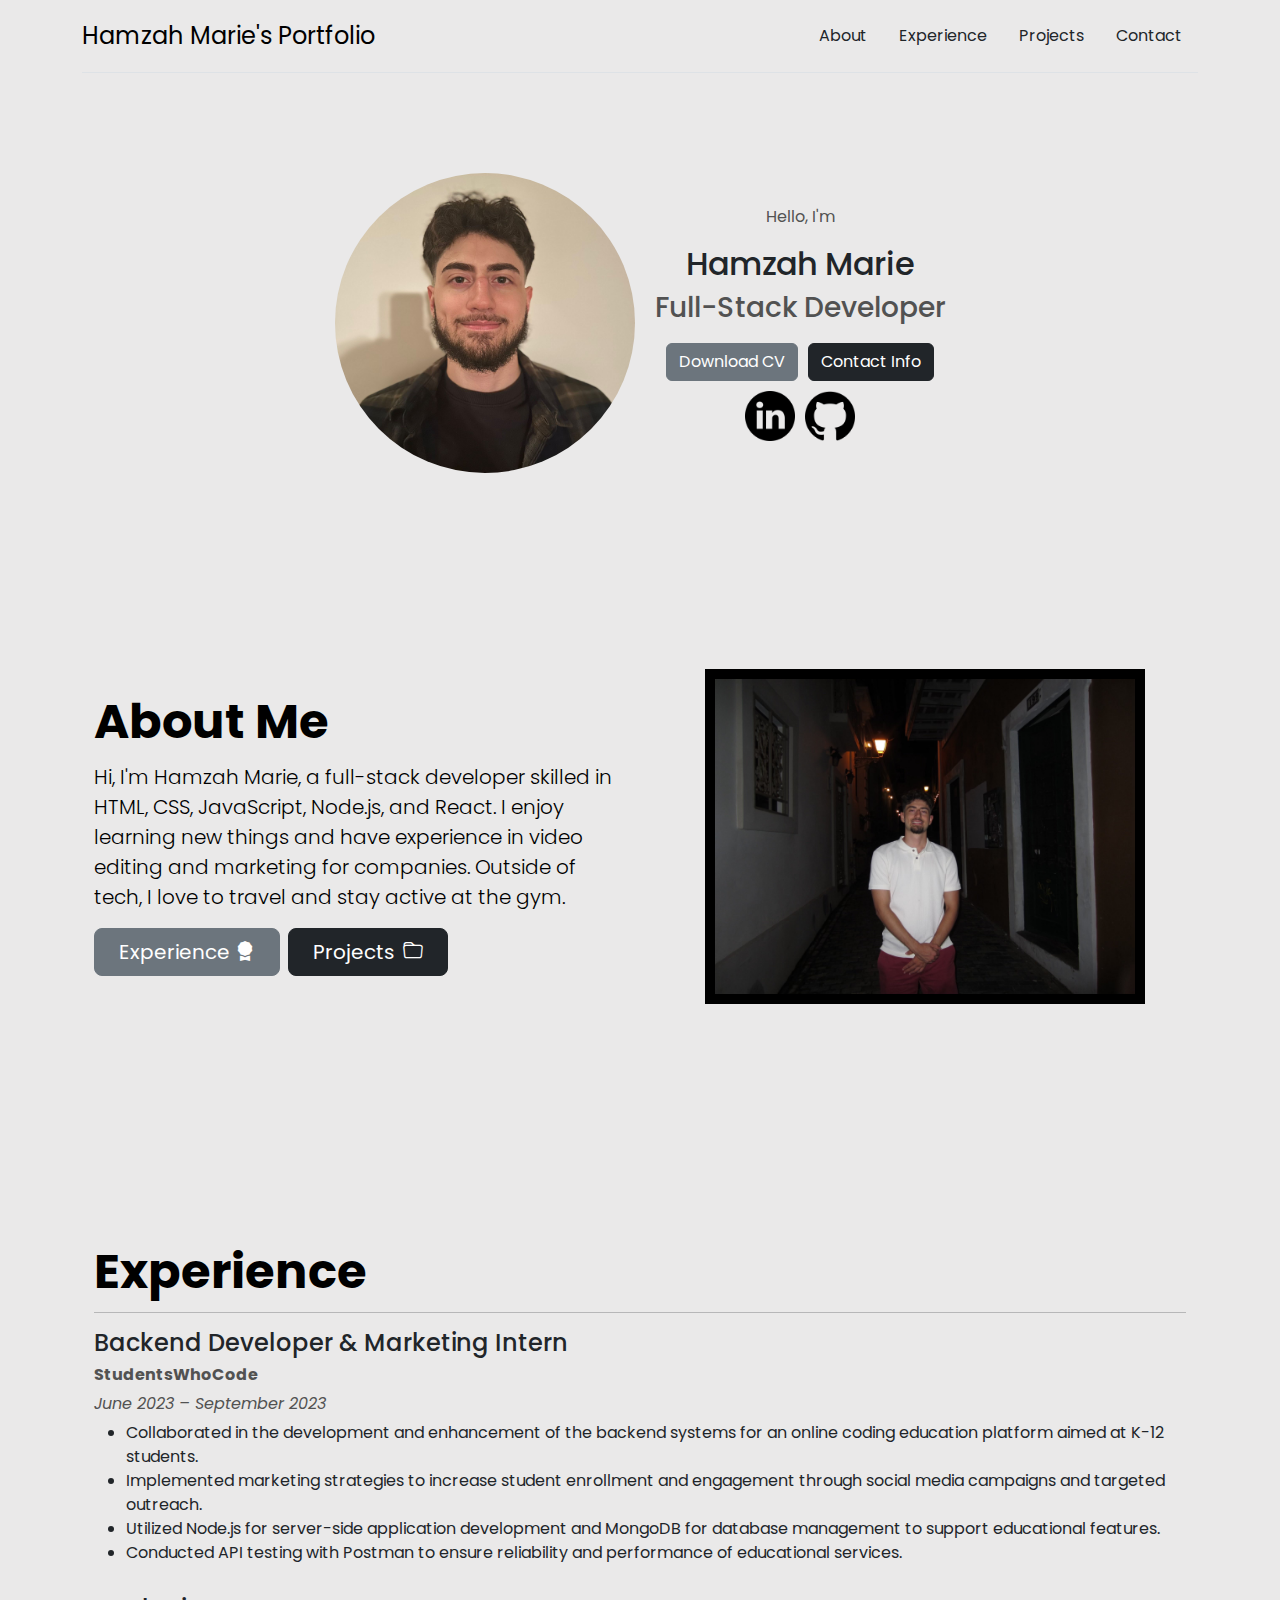
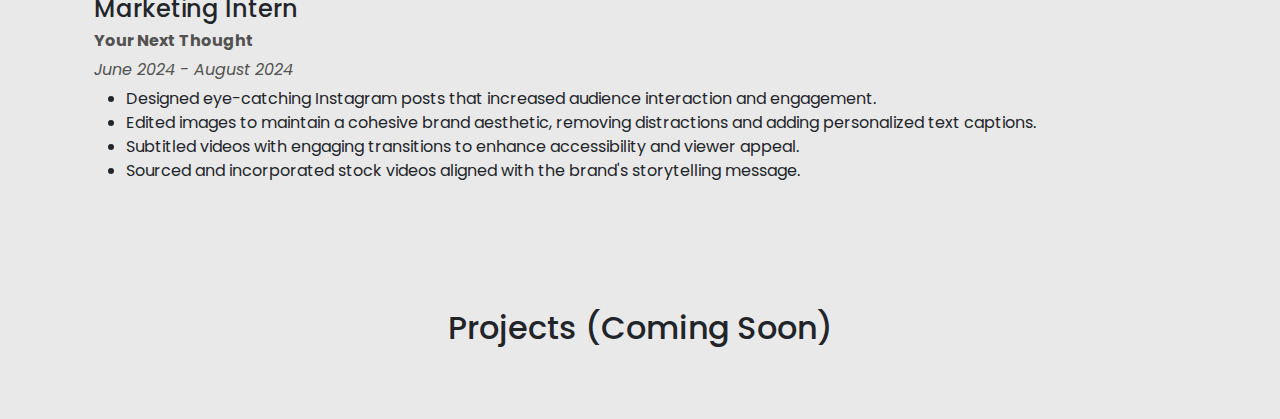
==== commit caf682b2: "add placeholder for project until further notice" ====
--- a/index.html
+++ b/index.html
@@ -111,57 +111,12 @@
   </section>
 
   <div class="container">
-    <section id="projects">
-      <h2 class="text-center my-4">Projects</h2>
-      
-      <!-- GitHub Profile Link -->
-      <p class="text-center">Explore more of my work on <a href="https://github.com/HamzahM03" target="_blank" class="text-decoration-none">GitHub</a>.</p>
+    <!-- Projects Section (currently empty, waiting for implementation) -->
+    <section id="projects" class="py-5">
+      <h2 class="text-center mb-4">Projects (Coming Soon)</h2>
+      <!-- Placeholder or Comment until you finish your projects -->
+    </section>
   
-      <!-- Project 1 -->
-      <div class="row project-item my-4">
-        <div class="col-lg-6">
-          <h4>Portfolio Website</h4>
-          <p><strong>Description:</strong> A personal portfolio built using HTML, CSS, and Bootstrap, showcasing my skills and projects.</p>
-          <p><strong>Technologies:</strong> HTML, CSS, Bootstrap</p>
-          <a href="https://link-to-your-project.com" target="_blank" class="btn btn-dark">View Project</a>
-        </div>
-        <div class="col-lg-6">
-          <img src="assets/images/project1.png" alt="Portfolio Project Screenshot" class="img-fluid">
-        </div>
-      </div>
-  
-      <!-- Project 2 -->
-      <div class="row project-item my-4">
-        <div class="col-lg-6 order-lg-2">
-          <h4>Task Manager App</h4>
-          <p><strong>Description:</strong> A task management application that allows users to add, update, and delete tasks. Built with Node.js and MongoDB.</p>
-          <p><strong>Technologies:</strong> Node.js, Express, MongoDB</p>
-          <a href="https://link-to-your-project.com" target="_blank" class="btn btn-dark">View Project</a>
-        </div>
-        <div class="col-lg-6 order-lg-1">
-          <img src="assets/images/project2.png" alt="Task Manager App Screenshot" class="img-fluid">
-        </div>
-      </div>
-  
-      <!-- Project 3 -->
-      <div class="row project-item my-4">
-        <div class="col-lg-6">
-          <h4>Blog Platform</h4>
-          <p><strong>Description:</strong> A blogging platform that allows users to create and manage posts. Users can comment and interact with the content.</p>
-          <p><strong>Technologies:</strong> React, Node.js, MongoDB</p>
-          <a href="https://link-to-your-project.com" target="_blank" class="btn btn-dark">View Project</a>
-        </div>
-        <div class="col-lg-6">
-          <img src="assets/images/project3.png" alt="Blog Platform Screenshot" class="img-fluid">
-        </div>
-      </div>
-  
-    </section>
-  </div>
-
-  
-
- 
 
   <script src="https://cdn.jsdelivr.net/npm/bootstrap@5.3.3/dist/js/bootstrap.bundle.min.js" integrity="sha384-YvpcrYf0tY3lHB60NNkmXc5s9fDVZLESaAA55NDzOxhy9GkcIdslK1eN7N6jIeHz" crossorigin="anonymous"></script>  
 </body>
